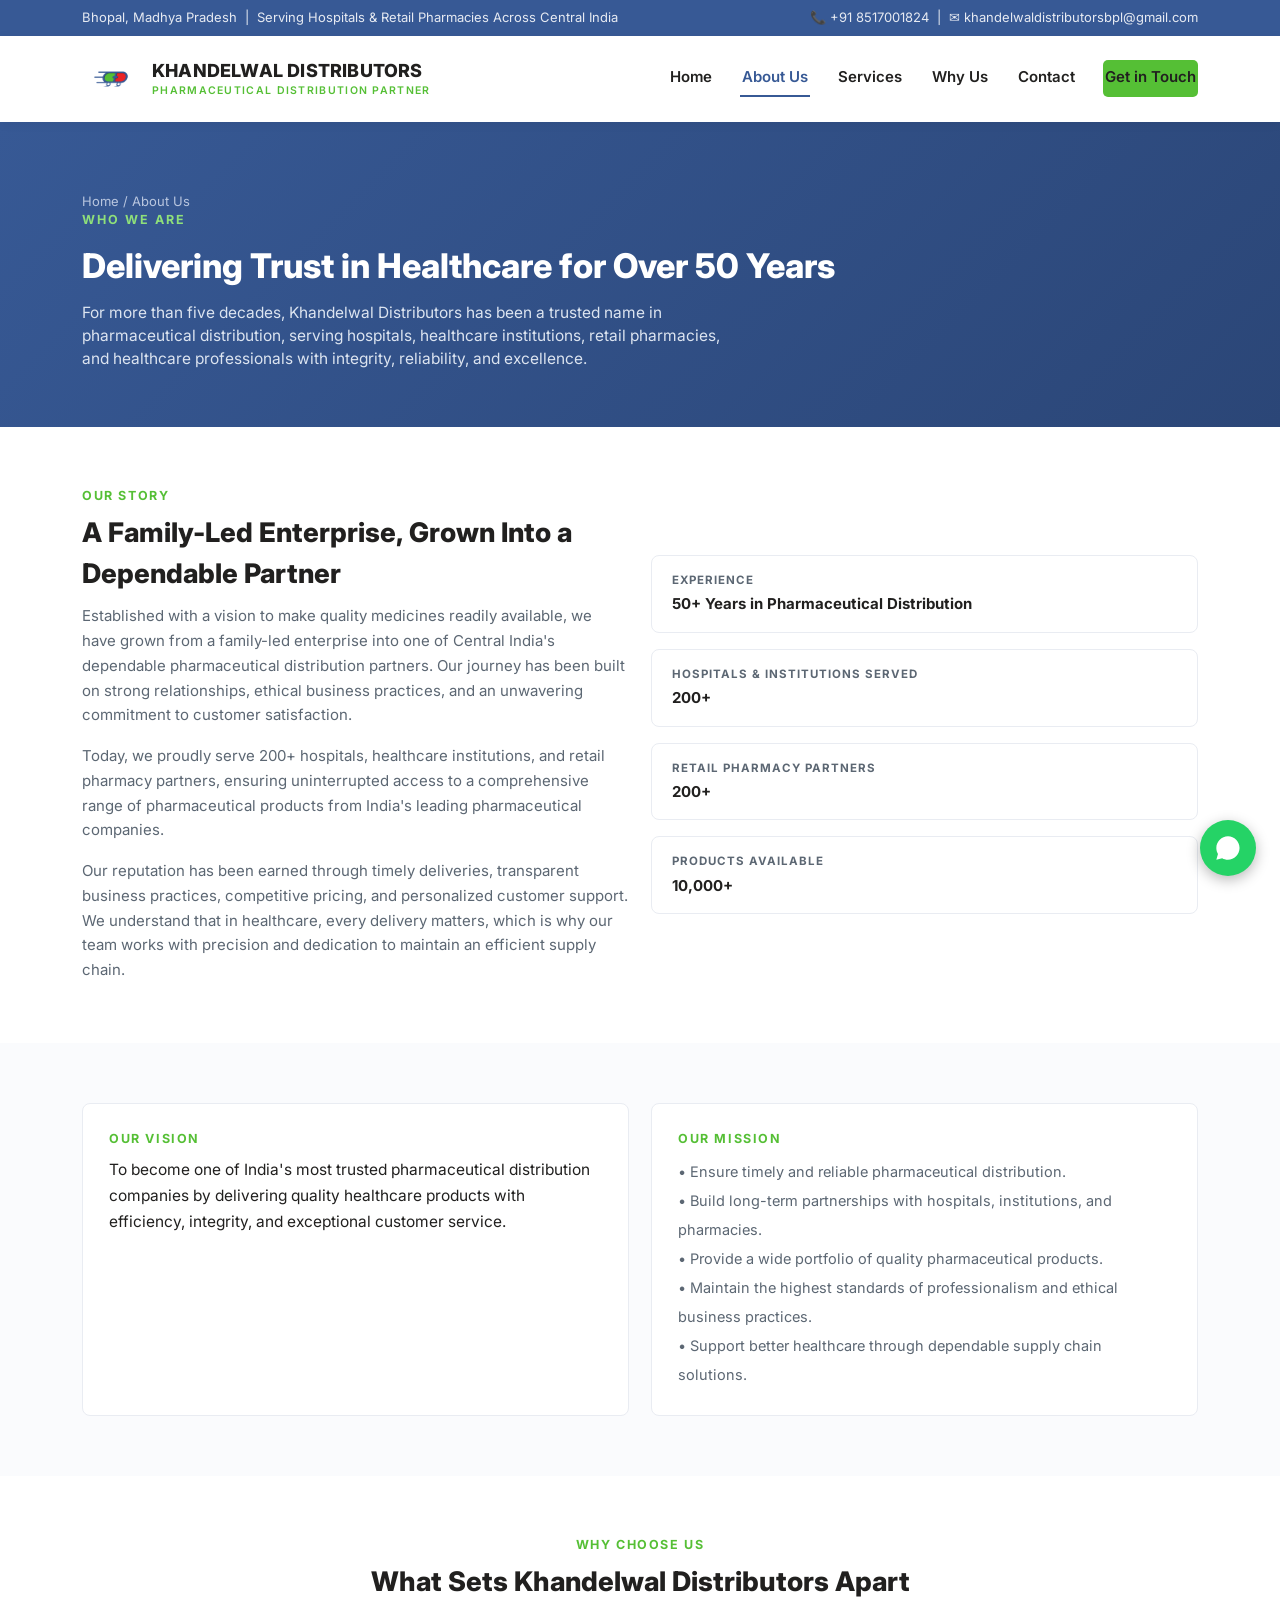
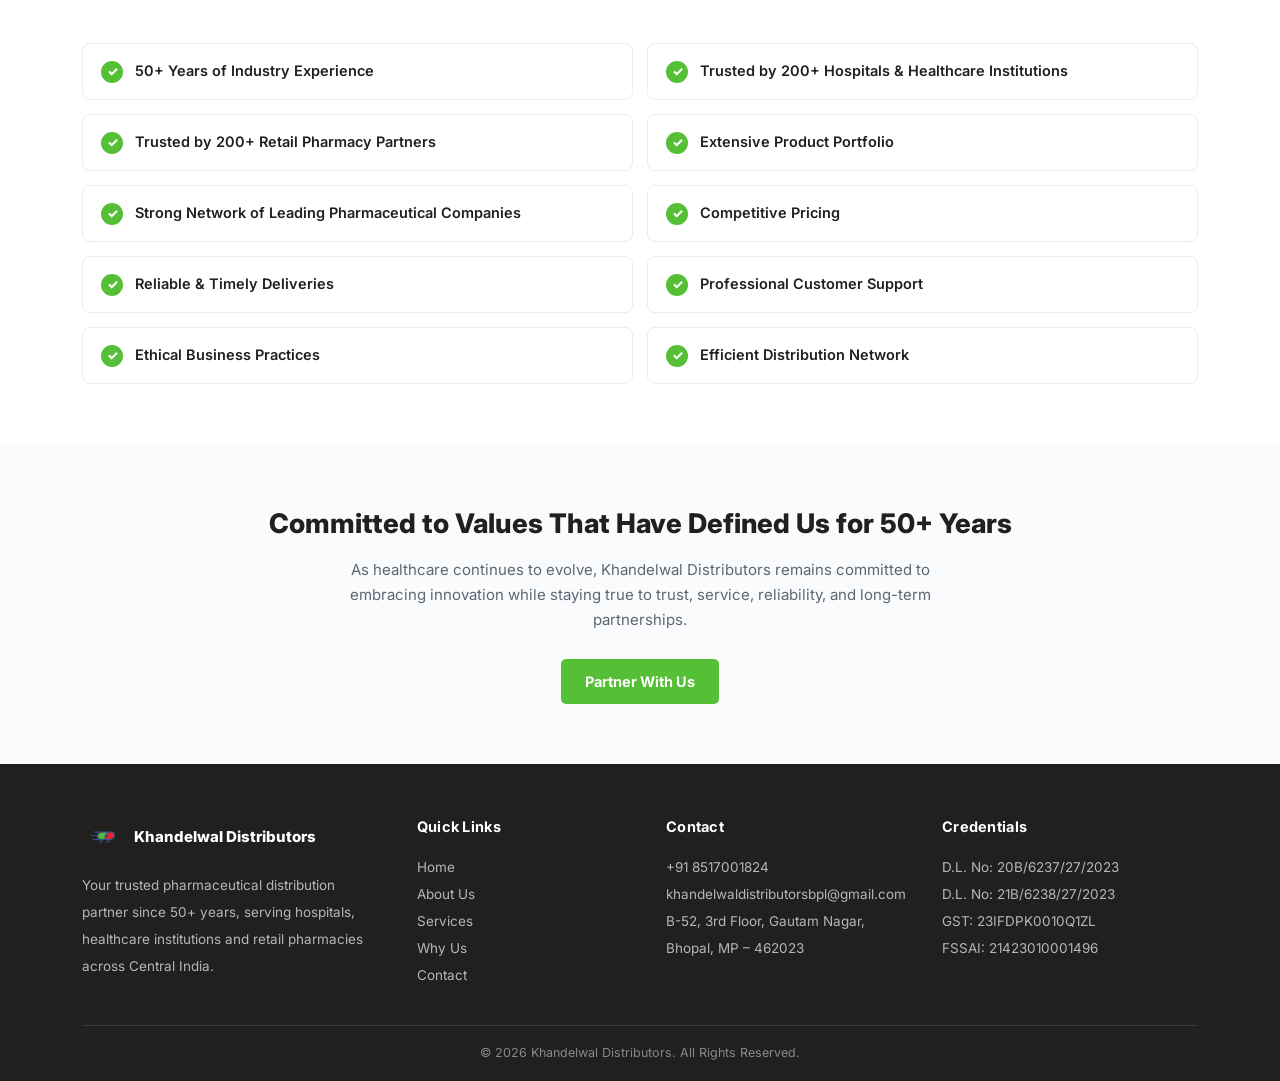
==== about.html @ 49c4da78 "Add files via upload" ====
<!DOCTYPE html>
<html lang="en">
<head>
<meta charset="UTF-8">
<meta name="viewport" content="width=device-width, initial-scale=1.0">
<title>About Us | Khandelwal Distributors - Pharmaceutical Distribution, Bhopal</title>
<meta name="description" content="Learn about Khandelwal Distributors, a trusted pharmaceutical distribution partner serving hospitals, healthcare institutions and retail pharmacies across Central India for over 50 years.">
<link rel="canonical" href="https://www.yourdomain.com/about.html">
<meta property="og:type" content="website">
<meta property="og:title" content="About Us | Khandelwal Distributors">
<meta property="og:description" content="A trusted pharmaceutical distribution partner serving Central India for over 50 years.">
<meta property="og:image" content="https://www.yourdomain.com/assets/logo-solid.png">
<link rel="icon" href="assets/favicon-32.png" sizes="32x32" type="image/png">
<link rel="icon" href="assets/favicon-16.png" sizes="16x16" type="image/png">
<link rel="apple-touch-icon" href="assets/favicon-180.png">
<link rel="stylesheet" href="css/style.css">
<link rel="preconnect" href="https://fonts.googleapis.com">
<link href="https://fonts.googleapis.com/css2?family=Inter:wght@400;500;600;700;800&display=swap" rel="stylesheet">
</head>
<body>
<a href="#main" class="skip-link">Skip to content</a>

<div class="topbar">
  <div class="container">
    <span>Bhopal, Madhya Pradesh &nbsp;|&nbsp; Serving Hospitals &amp; Retail Pharmacies Across Central India</span>
    <span><a href="tel:+918517001824">📞 +91 8517001824</a> &nbsp;|&nbsp; <a href="mailto:khandelwaldistributorsbpl@gmail.com">✉ khandelwaldistributorsbpl@gmail.com</a></span>
  </div>
</div>

<header class="site-header">
  <div class="container">
    <a href="index.html" class="brand">
      <img src="assets/logo.png" alt="Khandelwal Distributors logo">
      <div class="name">KHANDELWAL DISTRIBUTORS<small>PHARMACEUTICAL DISTRIBUTION PARTNER</small></div>
    </a>
    <button class="nav-toggle" aria-label="Toggle menu">☰</button>
    <nav class="main-nav">
      <a href="index.html">Home</a>
      <a href="about.html" class="active">About Us</a>
      <a href="services.html">Services</a>
      <a href="why-us.html">Why Us</a>
      <a href="contact.html">Contact</a>
      <a href="contact.html" class="btn btn-primary">Get in Touch</a>
    </nav>
  </div>
</header>

<main id="main">

<section class="page-hero">
  <div class="container">
    <div class="breadcrumb"><a href="index.html">Home</a> / About Us</div>
    <div class="eyebrow">Who We Are</div>
    <h1>Delivering Trust in Healthcare for Over 50 Years</h1>
    <p>For more than five decades, Khandelwal Distributors has been a trusted name in pharmaceutical distribution, serving hospitals, healthcare institutions, retail pharmacies, and healthcare professionals with integrity, reliability, and excellence.</p>
  </div>
</section>

<section class="section">
  <div class="container">
    <div class="grid-2" style="align-items:center;">
      <div>
        <div class="eyebrow-sm">Our Story</div>
        <h2>A Family-Led Enterprise, Grown Into a Dependable Partner</h2>
        <p class="sub" style="margin-bottom:16px;">Established with a vision to make quality medicines readily available, we have grown from a family-led enterprise into one of Central India's dependable pharmaceutical distribution partners. Our journey has been built on strong relationships, ethical business practices, and an unwavering commitment to customer satisfaction.</p>
        <p class="sub" style="margin-bottom:16px;">Today, we proudly serve 200+ hospitals, healthcare institutions, and retail pharmacy partners, ensuring uninterrupted access to a comprehensive range of pharmaceutical products from India's leading pharmaceutical companies.</p>
        <p class="sub">Our reputation has been earned through timely deliveries, transparent business practices, competitive pricing, and personalized customer support. We understand that in healthcare, every delivery matters, which is why our team works with precision and dedication to maintain an efficient supply chain.</p>
      </div>
      <div class="cred-strip" style="flex-direction:column;">
        <div class="cred-badge"><div class="label">Experience</div><div class="value">50+ Years in Pharmaceutical Distribution</div></div>
        <div class="cred-badge"><div class="label">Hospitals &amp; Institutions Served</div><div class="value">200+</div></div>
        <div class="cred-badge"><div class="label">Retail Pharmacy Partners</div><div class="value">200+</div></div>
        <div class="cred-badge"><div class="label">Products Available</div><div class="value">10,000+</div></div>
      </div>
    </div>
  </div>
</section>

<section class="section alt">
  <div class="container">
    <div class="grid-2">
      <div class="card">
        <div class="eyebrow-sm">Our Vision</div>
        <p style="font-size:15.5px;color:var(--ink);line-height:1.7;">To become one of India's most trusted pharmaceutical distribution companies by delivering quality healthcare products with efficiency, integrity, and exceptional customer service.</p>
      </div>
      <div class="card">
        <div class="eyebrow-sm">Our Mission</div>
        <ul style="font-size:14.5px;color:var(--gray);line-height:2;">
          <li>• Ensure timely and reliable pharmaceutical distribution.</li>
          <li>• Build long-term partnerships with hospitals, institutions, and pharmacies.</li>
          <li>• Provide a wide portfolio of quality pharmaceutical products.</li>
          <li>• Maintain the highest standards of professionalism and ethical business practices.</li>
          <li>• Support better healthcare through dependable supply chain solutions.</li>
        </ul>
      </div>
    </div>
  </div>
</section>

<section class="section">
  <div class="container">
    <div class="section-head">
      <div class="eyebrow-sm">Why Choose Us</div>
      <h2>What Sets Khandelwal Distributors Apart</h2>
    </div>
    <div class="check-grid">
      <div class="check-item"><div class="tick">✓</div><p>50+ Years of Industry Experience</p></div>
      <div class="check-item"><div class="tick">✓</div><p>Trusted by 200+ Hospitals &amp; Healthcare Institutions</p></div>
      <div class="check-item"><div class="tick">✓</div><p>Trusted by 200+ Retail Pharmacy Partners</p></div>
      <div class="check-item"><div class="tick">✓</div><p>Extensive Product Portfolio</p></div>
      <div class="check-item"><div class="tick">✓</div><p>Strong Network of Leading Pharmaceutical Companies</p></div>
      <div class="check-item"><div class="tick">✓</div><p>Competitive Pricing</p></div>
      <div class="check-item"><div class="tick">✓</div><p>Reliable &amp; Timely Deliveries</p></div>
      <div class="check-item"><div class="tick">✓</div><p>Professional Customer Support</p></div>
      <div class="check-item"><div class="tick">✓</div><p>Ethical Business Practices</p></div>
      <div class="check-item"><div class="tick">✓</div><p>Efficient Distribution Network</p></div>
    </div>
  </div>
</section>

<section class="section alt">
  <div class="container" style="text-align:center;">
    <h2 style="margin-bottom:14px;">Committed to Values That Have Defined Us for 50+ Years</h2>
    <p class="sub" style="max-width:640px;margin:0 auto 26px;">As healthcare continues to evolve, Khandelwal Distributors remains committed to embracing innovation while staying true to trust, service, reliability, and long-term partnerships.</p>
    <a href="contact.html" class="btn btn-primary">Partner With Us</a>
  </div>
</section>

</main>

<footer class="site-footer">
  <div class="container">
    <div class="foot-grid">
      <div>
        <div class="foot-brand"><img src="assets/logo.png" alt="Khandelwal Distributors logo"><span>Khandelwal Distributors</span></div>
        <p>Your trusted pharmaceutical distribution partner since 50+ years, serving hospitals, healthcare institutions and retail pharmacies across Central India.</p>
      </div>
      <div>
        <h4>Quick Links</h4>
        <p><a href="index.html">Home</a><br><a href="about.html">About Us</a><br><a href="services.html">Services</a><br><a href="why-us.html">Why Us</a><br><a href="contact.html">Contact</a></p>
      </div>
      <div>
        <h4>Contact</h4>
        <p><a href="tel:+918517001824">+91 8517001824</a><br><a href="mailto:khandelwaldistributorsbpl@gmail.com">khandelwaldistributorsbpl@gmail.com</a><br>B-52, 3rd Floor, Gautam Nagar,<br>Bhopal, MP – 462023</p>
      </div>
      <div>
        <h4>Credentials</h4>
        <p>D.L. No: 20B/6237/27/2023<br>D.L. No: 21B/6238/27/2023<br>GST: 23IFDPK0010Q1ZL<br>FSSAI: 21423010001496</p>
      </div>
    </div>
    <div class="foot-bottom">© 2026 Khandelwal Distributors. All Rights Reserved.</div>
  </div>
</footer>

<a href="https://wa.me/918517001824" class="whatsapp-float" aria-label="Chat on WhatsApp" target="_blank" rel="noopener">
  <svg viewBox="0 0 24 24" fill="white"><path d="M17.5 14.4c-.3-.1-1.7-.9-2-1-.3-.1-.5-.1-.7.1-.2.3-.8 1-.9 1.1-.2.2-.3.2-.6.1-.3-.1-1.2-.4-2.3-1.4-.9-.8-1.4-1.7-1.6-2-.2-.3 0-.5.1-.6.1-.1.3-.3.4-.5.1-.1.2-.3.3-.5.1-.2 0-.4 0-.5C10.1 9 9.6 7.7 9.4 7.2c-.2-.5-.4-.4-.5-.4h-.5c-.2 0-.5.1-.7.3-.2.3-.9.9-.9 2.2s1 2.5 1.1 2.7c.1.2 2 3 4.8 4.2.7.3 1.2.5 1.6.6.7.2 1.3.2 1.8.1.5-.1 1.7-.7 1.9-1.3.2-.7.2-1.2.2-1.3-.1-.2-.3-.2-.6-.4zM12 2C6.5 2 2 6.5 2 12c0 1.9.5 3.6 1.4 5.1L2 22l5-1.3c1.4.8 3.1 1.3 4.9 1.3 5.5 0 10-4.5 10-10S17.5 2 12 2z"/></svg>
</a>

<script src="assets/main.js"></script>
</body>
</html>
---- css/style.css ----
/* Khandelwal Distributors - Shared Stylesheet */
:root{
  --blue:#375995;
  --blue-dark:#2b4677;
  --green:#55bf35;
  --green-light:#8fe07a;
  --red:#eb2326;
  --ink:#21201f;
  --gray:#5c6773;
  --line:#E9ECF2;
  --bg-alt:#FAFBFD;
  --bg-strip:#F4F7FB;
}
*{margin:0;padding:0;box-sizing:border-box;}
html{scroll-behavior:smooth;}
body{font-family:'Inter',-apple-system,'Segoe UI',Arial,sans-serif;background:#fff;color:var(--ink);line-height:1.5;}
a{text-decoration:none;color:inherit;}
img{max-width:100%;display:block;}
ul{list-style:none;}
.container{max-width:1180px;margin:0 auto;padding:0 32px;}

/* Skip link for accessibility */
.skip-link{position:absolute;left:-999px;top:0;background:var(--blue);color:#fff;padding:10px 16px;z-index:1000;}
.skip-link:focus{left:10px;top:10px;}

/* Top bar */
.topbar{background:var(--blue);color:#E6EAF2;font-size:13px;}
.topbar .container{display:flex;justify-content:space-between;align-items:center;padding-top:8px;padding-bottom:8px;flex-wrap:wrap;gap:6px;}
.topbar a{color:#E6EAF2;}
.topbar a:hover{color:var(--green-light);}

/* Header */
header.site-header{background:#fff;box-shadow:0 2px 10px rgba(0,0,0,0.06);position:sticky;top:0;z-index:100;}
header.site-header .container{display:flex;justify-content:space-between;align-items:center;padding-top:14px;padding-bottom:14px;}
.brand{display:flex;align-items:center;gap:12px;}
.brand img{height:58px;width:auto;}
.brand .name{font-size:18px;font-weight:800;color:var(--ink);line-height:1.25;letter-spacing:0.2px;}
.brand .name small{display:block;font-size:10.5px;font-weight:600;color:var(--green);letter-spacing:1.3px;margin-top:2px;}
nav.main-nav{display:flex;align-items:center;gap:26px;}
nav.main-nav a{font-size:15px;font-weight:600;color:var(--ink);padding:6px 2px;border-bottom:2px solid transparent;}
nav.main-nav a:hover,nav.main-nav a.active{color:var(--blue);border-bottom-color:var(--blue);}
.btn{display:inline-block;padding:12px 24px;border-radius:5px;font-weight:700;font-size:14.5px;}
.btn-primary{background:var(--green);color:#fff;}
.btn-primary:hover{background:#48a52c;}
.btn-outline{border:1.5px solid var(--blue);color:var(--blue);}
.btn-outline:hover{background:var(--blue);color:#fff;}
.btn-ghost-light{border:1.5px solid rgba(255,255,255,0.55);color:#fff;}
.btn-ghost-light:hover{background:rgba(255,255,255,0.12);}

/* Page hero (inner pages) */
.page-hero{background:linear-gradient(135deg,var(--blue) 0%,var(--blue-dark) 100%);color:#fff;padding:56px 0;}
.page-hero .eyebrow{color:var(--green-light);font-size:12.5px;font-weight:700;letter-spacing:2px;text-transform:uppercase;margin-bottom:10px;}
.page-hero h1{font-size:34px;font-weight:800;margin-bottom:10px;}
.page-hero p{color:#DCE4F0;font-size:15.5px;max-width:640px;}
.breadcrumb{font-size:13px;color:#B9C6DF;margin-top:14px;}
.breadcrumb a{color:#B9C6DF;}
.breadcrumb a:hover{color:#fff;}

/* Home hero */
.home-hero{background:linear-gradient(135deg,var(--blue) 0%,var(--blue-dark) 100%);color:#fff;padding:74px 0;}
.home-hero .container{display:flex;align-items:center;justify-content:space-between;gap:40px;}
.home-hero-text{max-width:600px;}
.home-hero .eyebrow{color:var(--green-light);font-size:13px;font-weight:700;letter-spacing:2px;text-transform:uppercase;margin-bottom:16px;}
.home-hero h1{font-size:40px;line-height:1.22;font-weight:800;margin-bottom:16px;}
.home-hero p{color:#DCE4F0;font-size:16px;line-height:1.7;margin-bottom:28px;}
.hero-actions .btn{margin-right:12px;}
.hero-stats{display:flex;flex-direction:column;gap:16px;background:rgba(255,255,255,0.08);border:1px solid rgba(255,255,255,0.18);border-radius:10px;padding:26px 30px;min-width:230px;}
.hero-stats .stat b{font-size:24px;color:var(--green-light);display:block;}
.hero-stats .stat span{font-size:13px;color:#DCE4F0;}

/* Reach banner (icon-tile stat banner) */
.reach-banner{background:#fff;padding:60px 0;text-align:center;position:relative;}
.reach-banner .eyebrow-sm{justify-content:center;}
.reach-banner h2{font-size:28px;font-weight:800;margin-bottom:6px;}
.reach-banner h2 span{color:var(--green);}
.reach-banner .sub{max-width:600px;margin:0 auto 44px;}
.reach-grid{display:grid;grid-template-columns:repeat(4,1fr);gap:26px;}
.reach-tile{display:flex;flex-direction:column;align-items:center;}
.reach-icon{width:64px;height:64px;border-radius:14px;background:var(--bg-strip);display:flex;align-items:center;justify-content:center;margin-bottom:16px;font-size:26px;}
.reach-tile b{font-size:30px;color:var(--blue);font-weight:800;display:block;}
.reach-tile span{font-size:13px;color:var(--gray);font-weight:600;letter-spacing:0.3px;text-transform:uppercase;margin-top:4px;}

/* Stats strip */
.stats-strip{background:var(--bg-strip);padding:34px 0;}
.stats-strip .container{display:flex;justify-content:space-between;text-align:center;flex-wrap:wrap;gap:20px;}
.stats-strip .stat{flex:1;min-width:130px;}
.stats-strip .stat b{font-size:26px;color:var(--blue);display:block;}
.stats-strip .stat span{font-size:12.5px;color:var(--gray);}

/* Sections */
.section{padding:60px 0;}
.section.alt{background:var(--bg-alt);}
.section-head{max-width:680px;margin:0 auto 40px;text-align:center;}
.section-head.left{margin:0 0 32px;text-align:left;}
.eyebrow-sm{color:var(--green);font-size:12.5px;font-weight:700;letter-spacing:1.6px;text-transform:uppercase;margin-bottom:8px;}
.section h2{font-size:27px;font-weight:800;color:var(--ink);margin-bottom:10px;}
.section .sub{color:var(--gray);font-size:15px;line-height:1.65;}

/* Grid / cards */
.grid-3{display:grid;grid-template-columns:repeat(3,1fr);gap:22px;}
.grid-2{display:grid;grid-template-columns:repeat(2,1fr);gap:22px;}
.card{background:#fff;border:1px solid var(--line);border-radius:8px;padding:26px;}
.card .icon{width:44px;height:44px;border-radius:8px;background:#EAF1FB;color:var(--blue);display:flex;align-items:center;justify-content:center;font-weight:800;font-size:16px;margin-bottom:14px;}
.card.critical{border-top:3px solid var(--red);}
.card.critical .icon{background:#FBEAEA;color:var(--red);}
.card h3{font-size:16.5px;margin-bottom:8px;}
.card p{font-size:14px;color:var(--gray);line-height:1.65;}

/* Checklist / why-us bullets */
.check-grid{display:grid;grid-template-columns:repeat(2,1fr);gap:14px;}
.check-item{display:flex;gap:12px;align-items:flex-start;background:#fff;border:1px solid var(--line);border-radius:8px;padding:16px 18px;}
.check-item .tick{width:22px;height:22px;border-radius:50%;background:var(--green);color:#fff;font-size:13px;font-weight:800;display:flex;align-items:center;justify-content:center;flex-shrink:0;margin-top:1px;}
.check-item p{font-size:14.5px;font-weight:600;color:var(--ink);}

/* Credential badges */
.cred-strip{display:flex;gap:16px;flex-wrap:wrap;}
.cred-badge{background:#fff;border:1px solid var(--line);border-radius:8px;padding:16px 20px;flex:1;min-width:220px;}
.cred-badge .label{font-size:11.5px;color:var(--gray);text-transform:uppercase;letter-spacing:1px;font-weight:700;margin-bottom:4px;}
.cred-badge .value{font-size:15px;font-weight:700;color:var(--ink);}

/* Brand/company chips */
.brand-chips{display:flex;flex-wrap:wrap;gap:12px;}
.brand-chip{background:#fff;border:1px solid var(--line);border-radius:24px;padding:10px 20px;font-size:14px;font-weight:600;color:var(--blue-dark);}

/* Brand logo tiles */
.brand-grid{display:grid;grid-template-columns:repeat(5,1fr);gap:18px;}
.brand-tile{background:#fff;border:1px solid var(--line);border-radius:10px;padding:18px 14px;display:flex;flex-direction:column;align-items:center;justify-content:center;text-align:center;min-height:120px;transition:box-shadow 0.2s,border-color 0.2s;}
.brand-tile:hover{box-shadow:0 6px 18px rgba(0,0,0,0.08);border-color:#D7DEE8;}
.brand-tile img{max-height:44px;max-width:100%;object-fit:contain;margin-bottom:10px;}
.brand-tile span{font-size:12.5px;font-weight:600;color:var(--gray);}
@media (max-width:900px){.brand-grid{grid-template-columns:repeat(3,1fr);}}
@media (max-width:560px){.brand-grid{grid-template-columns:repeat(2,1fr);}}

/* Industries */
.tag-grid{display:flex;flex-wrap:wrap;gap:10px;}
.tag{background:var(--bg-strip);color:var(--blue-dark);border-radius:6px;padding:9px 16px;font-size:14px;font-weight:600;}

/* Contact */
.contact-grid{display:grid;grid-template-columns:1fr 1fr;gap:36px;align-items:start;}
.info-block{background:#fff;border:1px solid var(--line);border-radius:10px;padding:28px;margin-bottom:20px;}
.info-block h3{font-size:14px;color:var(--gray);text-transform:uppercase;letter-spacing:1px;margin-bottom:8px;}
.info-block .big{font-size:17px;font-weight:700;color:var(--ink);}
.hours-row{display:flex;justify-content:space-between;font-size:14.5px;padding:6px 0;border-bottom:1px solid var(--line);}
.hours-row:last-child{border-bottom:none;}
form.enquiry input,form.enquiry textarea,form.enquiry select{width:100%;padding:12px 14px;border:1.5px solid var(--line);border-radius:6px;font-family:inherit;font-size:14.5px;margin-bottom:14px;}
form.enquiry label{font-size:13px;font-weight:700;color:var(--ink);display:block;margin-bottom:6px;}
form.enquiry textarea{resize:vertical;min-height:110px;}
.map-embed{border-radius:10px;overflow:hidden;border:1px solid var(--line);margin-top:20px;}
.map-embed iframe{width:100%;height:280px;border:0;display:block;}

/* Footer */
footer.site-footer{background:var(--ink);color:#B8B6B4;padding:52px 0 0;}
.foot-grid{display:grid;grid-template-columns:1.4fr 1fr 1fr 1.2fr;gap:36px;padding-bottom:36px;}
.foot-grid h4{color:#fff;font-size:14.5px;margin-bottom:16px;letter-spacing:0.3px;}
.foot-grid p,.foot-grid a{font-size:13.5px;line-height:2;color:#B8B6B4;}
.foot-grid a:hover{color:var(--green-light);}
.foot-brand{display:flex;align-items:center;gap:10px;margin-bottom:14px;}
.foot-brand img{height:42px;}
.foot-brand span{color:#fff;font-weight:800;font-size:15px;}
.foot-bottom{border-top:1px solid #3A3937;padding:18px 0;font-size:12.5px;text-align:center;color:#8A8886;}
.foot-bottom a{color:#8A8886;}

/* WhatsApp float */
.whatsapp-float{position:fixed;bottom:24px;right:24px;background:#25D366;color:#fff;width:56px;height:56px;border-radius:50%;display:flex;align-items:center;justify-content:center;box-shadow:0 4px 14px rgba(0,0,0,0.28);z-index:200;font-size:0;}
.whatsapp-float svg{width:28px;height:28px;}

/* Mobile nav toggle */
.nav-toggle{display:none;background:none;border:none;font-size:26px;color:var(--ink);cursor:pointer;}

/* Responsive */
@media (max-width:900px){
  .home-hero .container{flex-direction:column;align-items:flex-start;}
  .grid-3{grid-template-columns:1fr;}
  .grid-2{grid-template-columns:1fr;}
  .check-grid{grid-template-columns:1fr;}
  .contact-grid{grid-template-columns:1fr;}
  .foot-grid{grid-template-columns:1fr 1fr;}
  nav.main-nav{position:fixed;top:0;right:-100%;height:100vh;width:78%;max-width:320px;background:#fff;flex-direction:column;align-items:flex-start;padding:90px 30px;box-shadow:-4px 0 20px rgba(0,0,0,0.15);transition:right 0.3s ease;gap:22px;}
  nav.main-nav.open{right:0;}
  .nav-toggle{display:block;}
  .topbar .container{flex-direction:column;align-items:flex-start;}
}
@media (max-width:560px){
  .foot-grid{grid-template-columns:1fr;}
  .home-hero h1{font-size:30px;}
  .page-hero h1{font-size:26px;}
}

/* Reduced motion */
@media (prefers-reduced-motion: reduce){
  html{scroll-behavior:auto;}
  *{transition:none !important;}
}

/* Focus visibility */
a:focus-visible,button:focus-visible,input:focus-visible,textarea:focus-visible{outline:2px solid var(--blue);outline-offset:2px;}
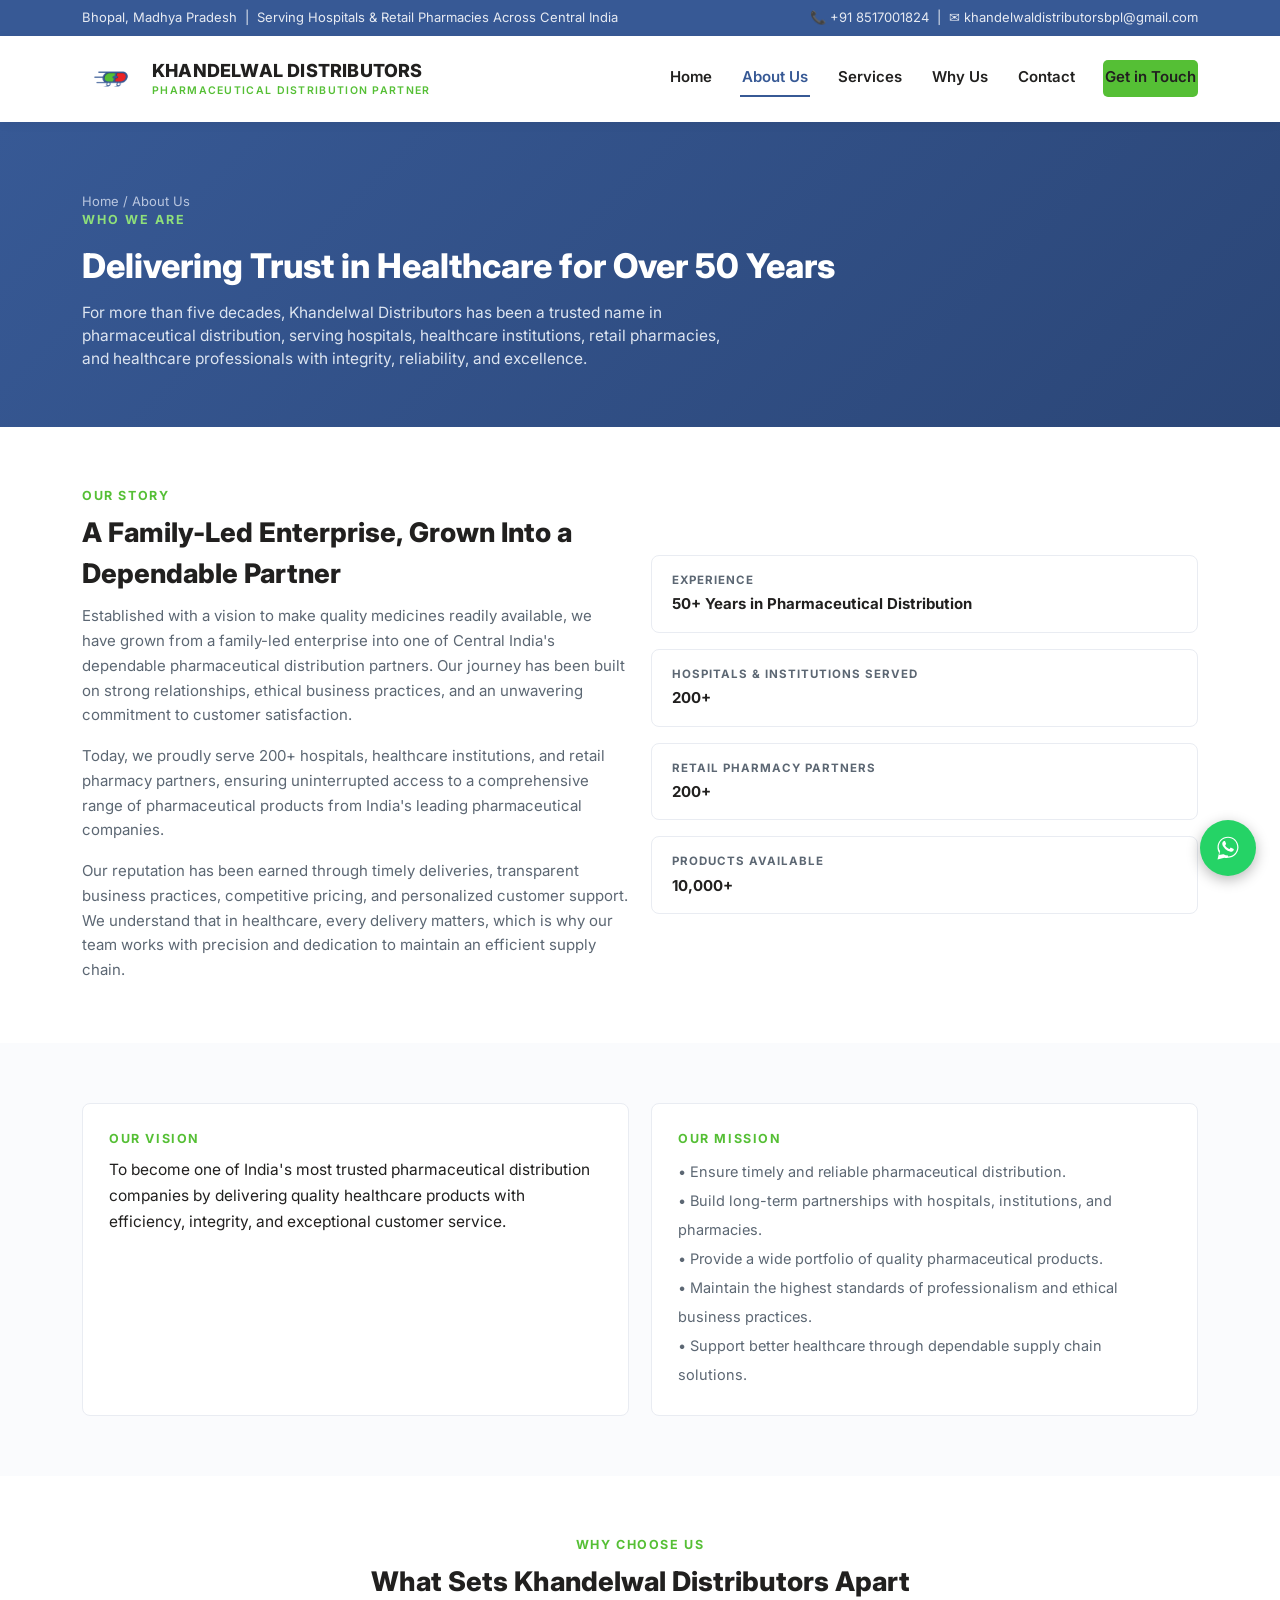
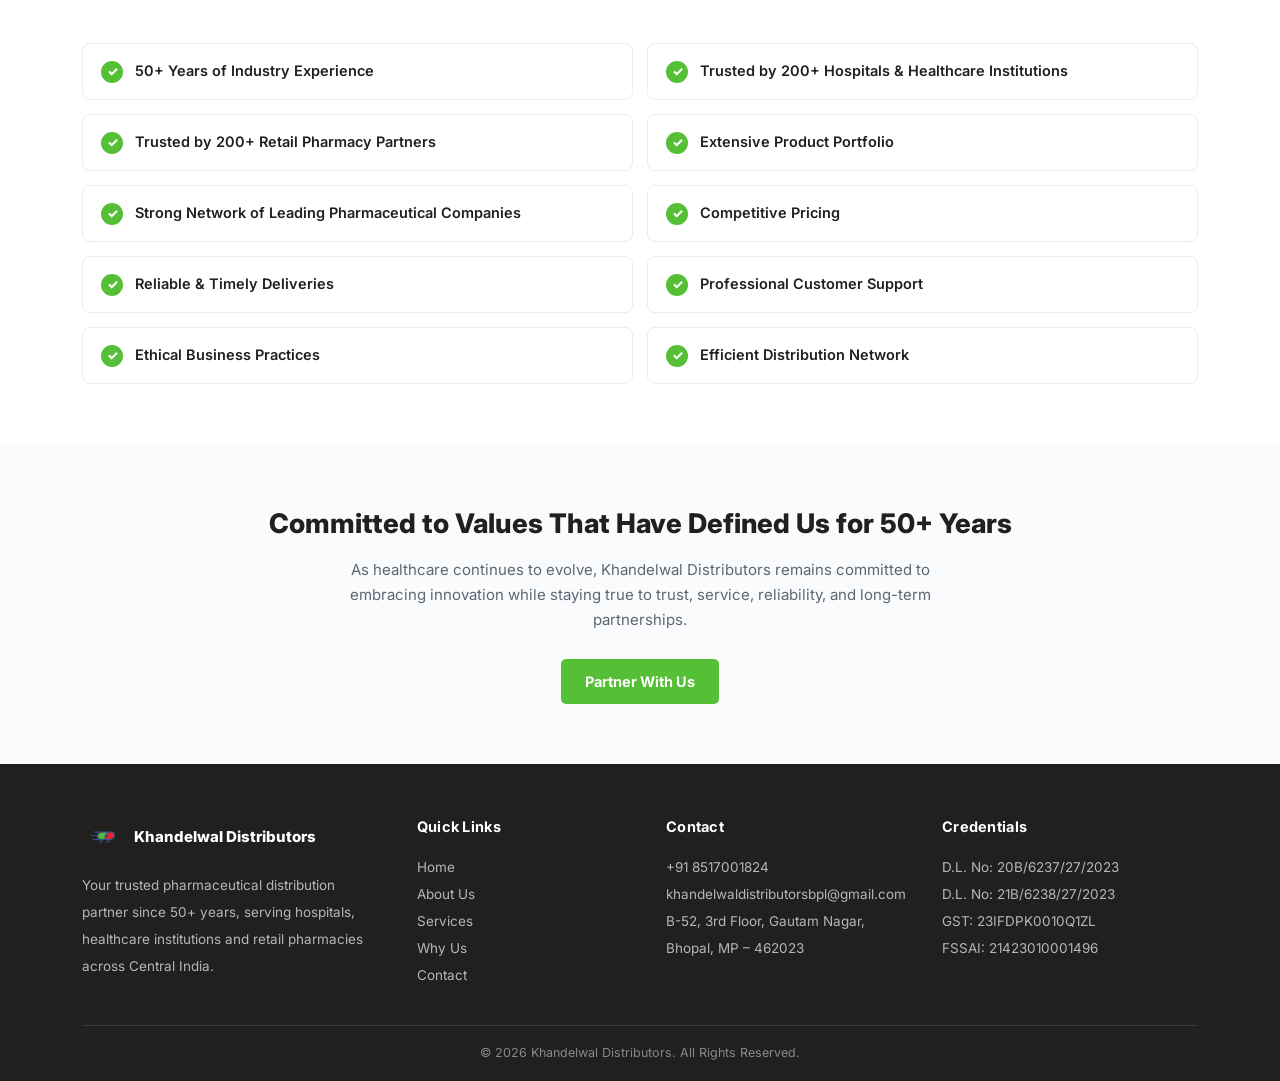
==== commit 92f1ce2f: "Add files via upload" ====
--- a/about.html
+++ b/about.html
@@ -152,8 +152,8 @@
   </div>
 </footer>
 
-<a href="https://wa.me/918517001824" class="whatsapp-float" aria-label="Chat on WhatsApp" target="_blank" rel="noopener">
-  <svg viewBox="0 0 24 24" fill="white"><path d="M17.5 14.4c-.3-.1-1.7-.9-2-1-.3-.1-.5-.1-.7.1-.2.3-.8 1-.9 1.1-.2.2-.3.2-.6.1-.3-.1-1.2-.4-2.3-1.4-.9-.8-1.4-1.7-1.6-2-.2-.3 0-.5.1-.6.1-.1.3-.3.4-.5.1-.1.2-.3.3-.5.1-.2 0-.4 0-.5C10.1 9 9.6 7.7 9.4 7.2c-.2-.5-.4-.4-.5-.4h-.5c-.2 0-.5.1-.7.3-.2.3-.9.9-.9 2.2s1 2.5 1.1 2.7c.1.2 2 3 4.8 4.2.7.3 1.2.5 1.6.6.7.2 1.3.2 1.8.1.5-.1 1.7-.7 1.9-1.3.2-.7.2-1.2.2-1.3-.1-.2-.3-.2-.6-.4zM12 2C6.5 2 2 6.5 2 12c0 1.9.5 3.6 1.4 5.1L2 22l5-1.3c1.4.8 3.1 1.3 4.9 1.3 5.5 0 10-4.5 10-10S17.5 2 12 2z"/></svg>
+<a href="https://api.whatsapp.com/send?phone=918517001824&text=Hi%20Khandelwal%20Distributors%2C%20I%27d%20like%20to%20enquire%20about%20your%20products%2Fservices." class="whatsapp-float" aria-label="Chat on WhatsApp" target="_blank" rel="noopener">
+  <svg viewBox="0 0 32 32" fill="white"><path d="M16.001 3C9.373 3 4 8.373 4 15c0 2.34.653 4.53 1.785 6.4L4 29l7.79-1.75A11.94 11.94 0 0 0 16 27c6.627 0 12-5.373 12-12S22.628 3 16.001 3zm0 21.6c-1.86 0-3.598-.5-5.09-1.37l-.365-.213-4.62 1.04 1.06-4.5-.24-.375A9.55 9.55 0 0 1 5.4 15c0-5.85 4.76-10.6 10.6-10.6 5.84 0 10.6 4.75 10.6 10.6s-4.76 10.6-10.6 10.6zm5.86-7.94c-.32-.16-1.9-.94-2.2-1.045-.295-.11-.51-.16-.725.16-.215.32-.83 1.045-1.02 1.26-.19.215-.375.24-.695.08-.32-.16-1.35-.5-2.57-1.585-.95-.845-1.59-1.89-1.78-2.21-.185-.32-.02-.49.14-.65.145-.145.32-.375.48-.565.16-.19.215-.32.32-.535.11-.215.055-.4-.025-.565-.08-.16-.725-1.745-.995-2.39-.26-.625-.53-.54-.725-.55-.19-.01-.405-.01-.62-.01a1.19 1.19 0 0 0-.865.4c-.295.32-1.135 1.11-1.135 2.7 0 1.6 1.165 3.14 1.325 3.355.16.215 2.29 3.495 5.545 4.9.775.335 1.38.535 1.85.685.775.245 1.48.21 2.04.13.62-.095 1.9-.775 2.17-1.525.27-.75.27-1.39.19-1.525-.08-.135-.295-.215-.615-.375z"/></svg>
 </a>
 
 <script src="assets/main.js"></script>
